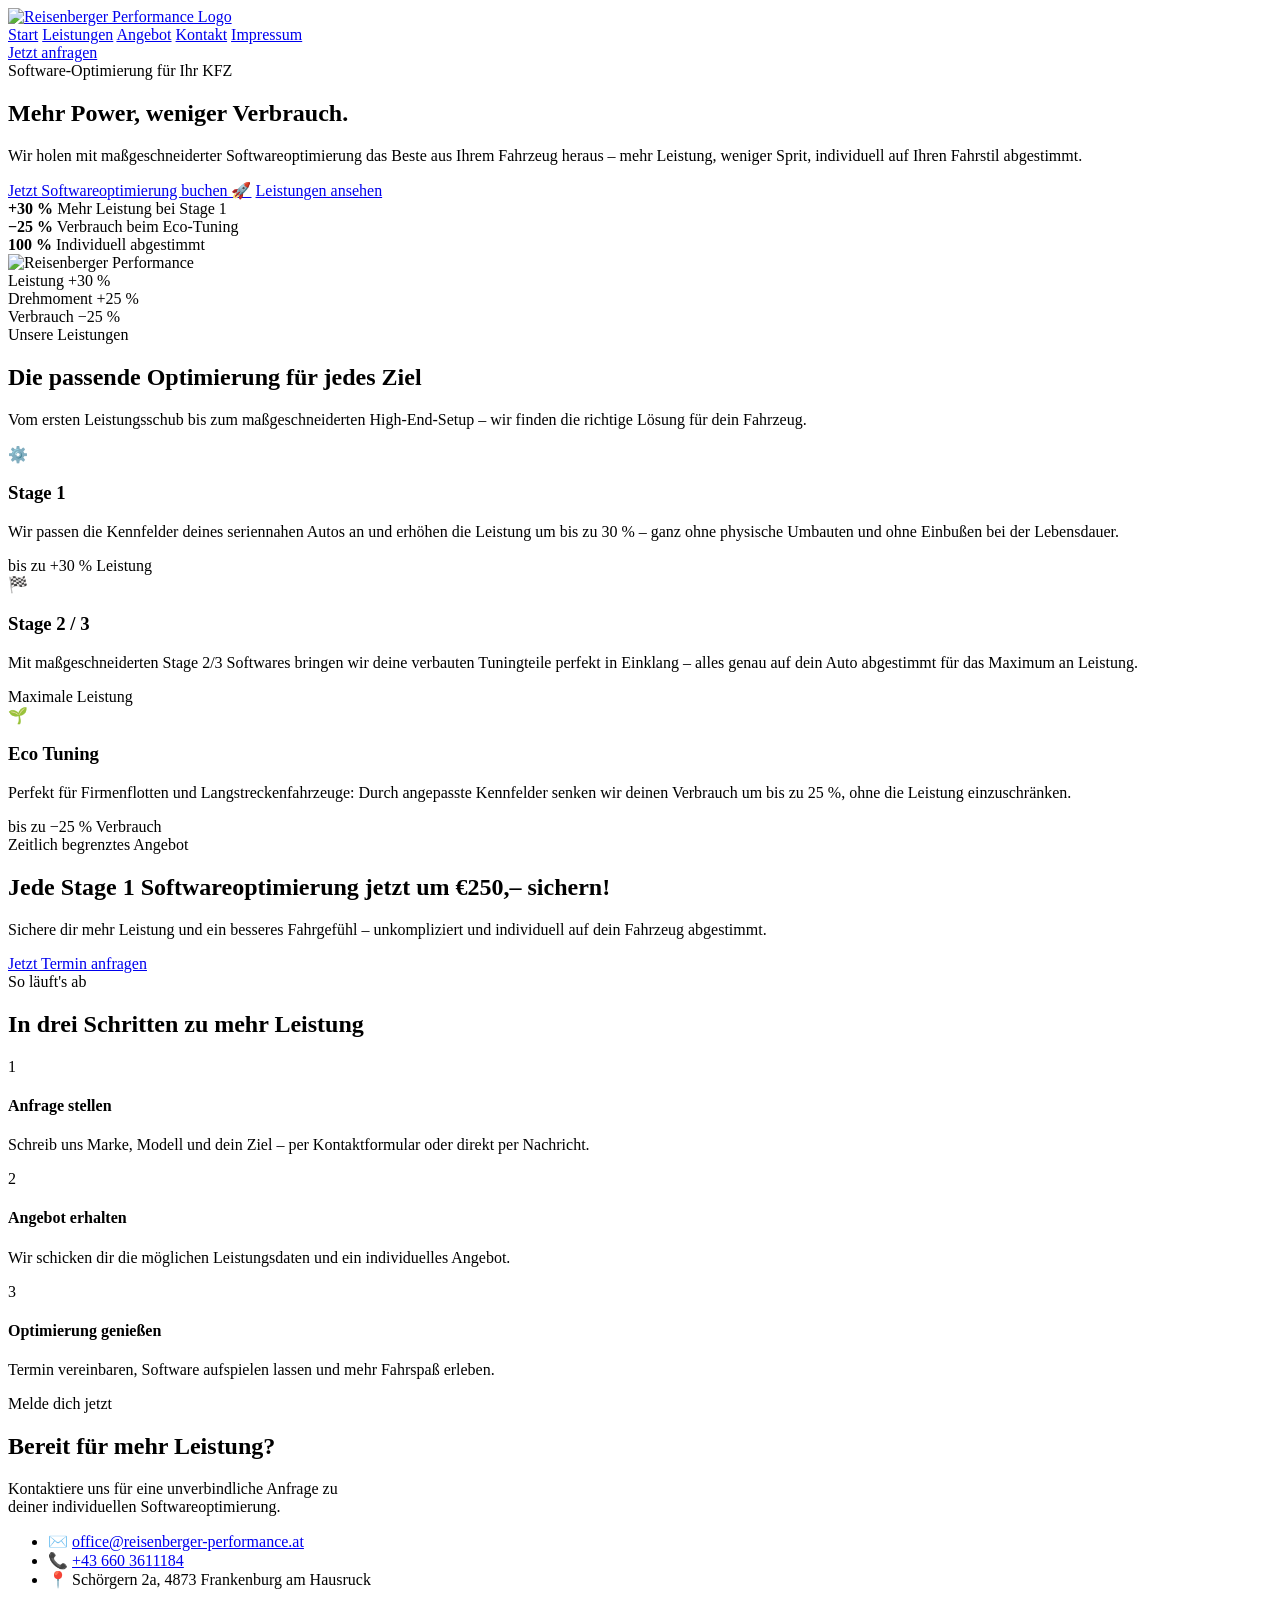
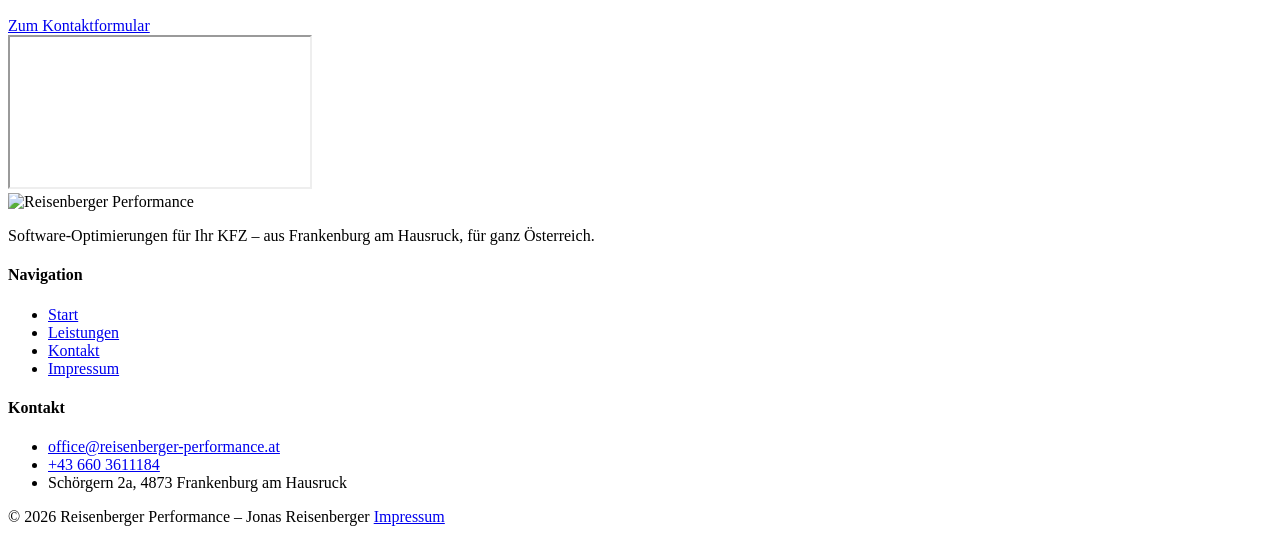
==== index.html @ 050ff5e6 "Add files via upload" ====
<!DOCTYPE html>
<html lang="de">
<head>
<meta charset="UTF-8">
<meta name="viewport" content="width=device-width, initial-scale=1.0">
<title>Reisenberger Performance – Software-Optimierung für Ihr KFZ</title>
<meta name="description" content="Professionelle Softwareoptimierung: mehr Leistung, weniger Verbrauch. Stage 1, Stage 2/3 und Eco-Tuning aus Frankenburg am Hausruck.">
<link rel="icon" href="favicon.ico">
<link rel="stylesheet" href="assets/style.css">
</head>
<body>

<header class="site-header">
  <div class="container header-inner">
    <a href="index.html" class="brand">
      <img src="assets/logo-nav.png" alt="Reisenberger Performance Logo">
    </a>
    <nav class="main-nav">
      <a href="index.html" class="active">Start</a>
      <a href="index.html#leistungen">Leistungen</a>
      <a href="index.html#angebot">Angebot</a>
      <a href="kontakt.html">Kontakt</a>
      <a href="impressum.html">Impressum</a>
    </nav>
    <a href="kontakt.html" class="btn btn-primary">Jetzt anfragen</a>
  </div>
</header>

<section class="hero">
  <div class="container hero-inner">
    <div class="hero-copy">
      <span class="eyebrow">Software-Optimierung für Ihr KFZ</span>
      <h1>Mehr Power, <span class="highlight">weniger Verbrauch.</span></h1>
      <p class="lead">Wir holen mit maßgeschneiderter Softwareoptimierung das Beste aus Ihrem Fahrzeug heraus – mehr Leistung, weniger Sprit, individuell auf Ihren Fahrstil abgestimmt.</p>
      <div class="hero-actions">
        <a href="kontakt.html" class="btn btn-primary">Jetzt Softwareoptimierung buchen 🚀</a>
        <a href="#leistungen" class="btn btn-outline">Leistungen ansehen</a>
      </div>
      <div class="hero-stats">
        <div>
          <strong>+30&nbsp;%</strong>
          <span>Mehr Leistung bei Stage 1</span>
        </div>
        <div>
          <strong>−25&nbsp;%</strong>
          <span>Verbrauch beim Eco-Tuning</span>
        </div>
        <div>
          <strong>100&nbsp;%</strong>
          <span>Individuell abgestimmt</span>
        </div>
      </div>
    </div>
    <div class="hero-visual">
      <div class="gauge-card">
        <img class="logo-mark" src="assets/logo-mark-white.png" alt="Reisenberger Performance">
        <div class="gauge-row">
          <span class="label">Leistung</span>
          <span class="gauge-bar"><span style="width: 88%;"></span></span>
          <span class="value">+30 %</span>
        </div>
        <div class="gauge-row">
          <span class="label">Drehmoment</span>
          <span class="gauge-bar"><span style="width: 78%;"></span></span>
          <span class="value">+25 %</span>
        </div>
        <div class="gauge-row">
          <span class="label">Verbrauch</span>
          <span class="gauge-bar"><span style="width: 30%;"></span></span>
          <span class="value">−25 %</span>
        </div>
      </div>
    </div>
  </div>
</section>

<section class="services" id="leistungen">
  <div class="container">
    <div class="section-head">
      <span class="eyebrow">Unsere Leistungen</span>
      <h2>Die passende Optimierung für jedes Ziel</h2>
      <p>Vom ersten Leistungsschub bis zum maßgeschneiderten High-End-Setup – wir finden die richtige Lösung für dein Fahrzeug.</p>
    </div>
    <div class="card-grid">
      <div class="service-card">
        <div class="service-icon">⚙️</div>
        <h3>Stage 1</h3>
        <p>Wir passen die Kennfelder deines seriennahen Autos an und erhöhen die Leistung um bis zu 30 % – ganz ohne physische Umbauten und ohne Einbußen bei der Lebensdauer.</p>
        <span class="service-tag">bis zu +30 % Leistung</span>
      </div>
      <div class="service-card">
        <div class="service-icon">🏁</div>
        <h3>Stage 2 / 3</h3>
        <p>Mit maßgeschneiderten Stage 2/3 Softwares bringen wir deine verbauten Tuningteile perfekt in Einklang – alles genau auf dein Auto abgestimmt für das Maximum an Leistung.</p>
        <span class="service-tag">Maximale Leistung</span>
      </div>
      <div class="service-card">
        <div class="service-icon">🌱</div>
        <h3>Eco Tuning</h3>
        <p>Perfekt für Firmenflotten und Langstreckenfahrzeuge: Durch angepasste Kennfelder senken wir deinen Verbrauch um bis zu 25 %, ohne die Leistung einzuschränken.</p>
        <span class="service-tag">bis zu −25 % Verbrauch</span>
      </div>
    </div>
  </div>
</section>

<section id="angebot">
  <div class="container">
    <div class="promo">
      <span class="eyebrow">Zeitlich begrenztes Angebot</span>
      <h2>Jede Stage 1 Softwareoptimierung jetzt um <span class="price">€250,–</span> sichern!</h2>
      <p>Sichere dir mehr Leistung und ein besseres Fahrgefühl – unkompliziert und individuell auf dein Fahrzeug abgestimmt.</p>
      <a href="kontakt.html" class="btn btn-primary">Jetzt Termin anfragen</a>
    </div>
  </div>
</section>

<section>
  <div class="container">
    <div class="section-head">
      <span class="eyebrow">So läuft's ab</span>
      <h2>In drei Schritten zu mehr Leistung</h2>
    </div>
    <div class="steps">
      <div class="step">
        <div class="num">1</div>
        <h4>Anfrage stellen</h4>
        <p>Schreib uns Marke, Modell und dein Ziel – per Kontaktformular oder direkt per Nachricht.</p>
      </div>
      <div class="step">
        <div class="num">2</div>
        <h4>Angebot erhalten</h4>
        <p>Wir schicken dir die möglichen Leistungsdaten und ein individuelles Angebot.</p>
      </div>
      <div class="step">
        <div class="num">3</div>
        <h4>Optimierung genießen</h4>
        <p>Termin vereinbaren, Software aufspielen lassen und mehr Fahrspaß erleben.</p>
      </div>
    </div>
  </div>
</section>

<section class="contact-cta">
  <div class="container contact-cta-inner">
    <div>
      <span class="eyebrow">Melde dich jetzt</span>
      <h2>Bereit für mehr Leistung?</h2>
      <p style="color: var(--text-muted); max-width: 46ch;">Kontaktiere uns für eine unverbindliche Anfrage zu deiner individuellen Softwareoptimierung.</p>
      <ul class="contact-info-list">
        <li>
          <span class="ico">✉️</span>
          <a href="mailto:office@reisenberger-performance.at">office@reisenberger-performance.at</a>
        </li>
        <li>
          <span class="ico">📞</span>
          <a href="tel:+436603611184">+43 660 3611184</a>
        </li>
        <li>
          <span class="ico">📍</span>
          <span>Schörgern 2a, 4873 Frankenburg am Hausruck</span>
        </li>
      </ul>
      <div style="margin-top: 28px;">
        <a href="kontakt.html" class="btn btn-primary">Zum Kontaktformular</a>
      </div>
    </div>
    <div class="map-card">
      <iframe
        src="https://www.google.com/maps?q=Sch%C3%B6rgern%202a,%204873%20Frankenburg%20am%20Hausruck&output=embed"
        loading="lazy"
        referrerpolicy="no-referrer-when-downgrade"
        title="Standort Reisenberger Performance">
      </iframe>
    </div>
  </div>
</section>

<footer class="site-footer">
  <div class="container">
    <div class="footer-inner">
      <div class="footer-brand">
        <img src="assets/logo-nav.png" alt="Reisenberger Performance">
        <div>
          <p>Software-Optimierungen für Ihr KFZ – aus Frankenburg am Hausruck, für ganz Österreich.</p>
        </div>
      </div>
      <div class="footer-col">
        <h4>Navigation</h4>
        <ul>
          <li><a href="index.html">Start</a></li>
          <li><a href="index.html#leistungen">Leistungen</a></li>
          <li><a href="kontakt.html">Kontakt</a></li>
          <li><a href="impressum.html">Impressum</a></li>
        </ul>
      </div>
      <div class="footer-col">
        <h4>Kontakt</h4>
        <ul>
          <li><a href="mailto:office@reisenberger-performance.at">office@reisenberger-performance.at</a></li>
          <li><a href="tel:+436603611184">+43 660 3611184</a></li>
          <li>Schörgern 2a, 4873 Frankenburg am Hausruck</li>
        </ul>
      </div>
    </div>
    <div class="footer-bottom">
      <span>© 2026 Reisenberger Performance – Jonas Reisenberger</span>
      <a href="impressum.html">Impressum</a>
    </div>
  </div>
</footer>

</body>
</html>
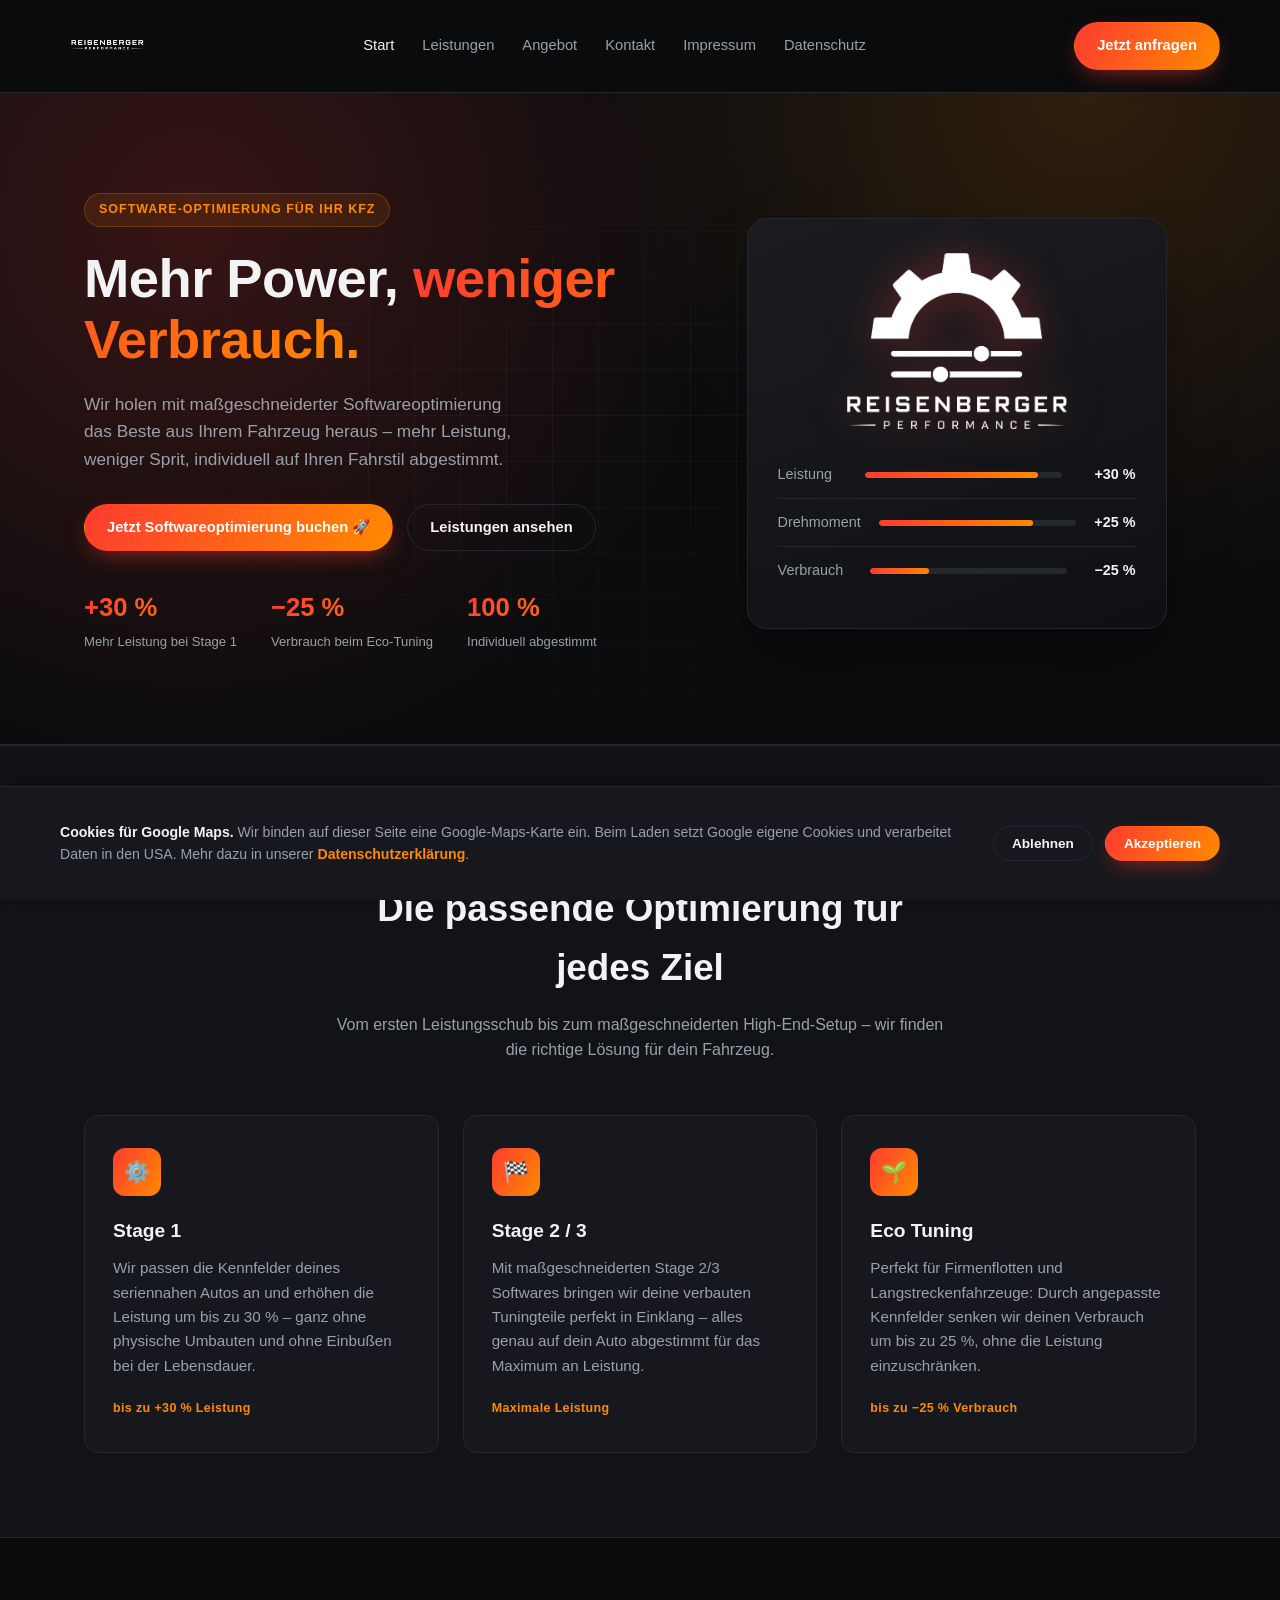
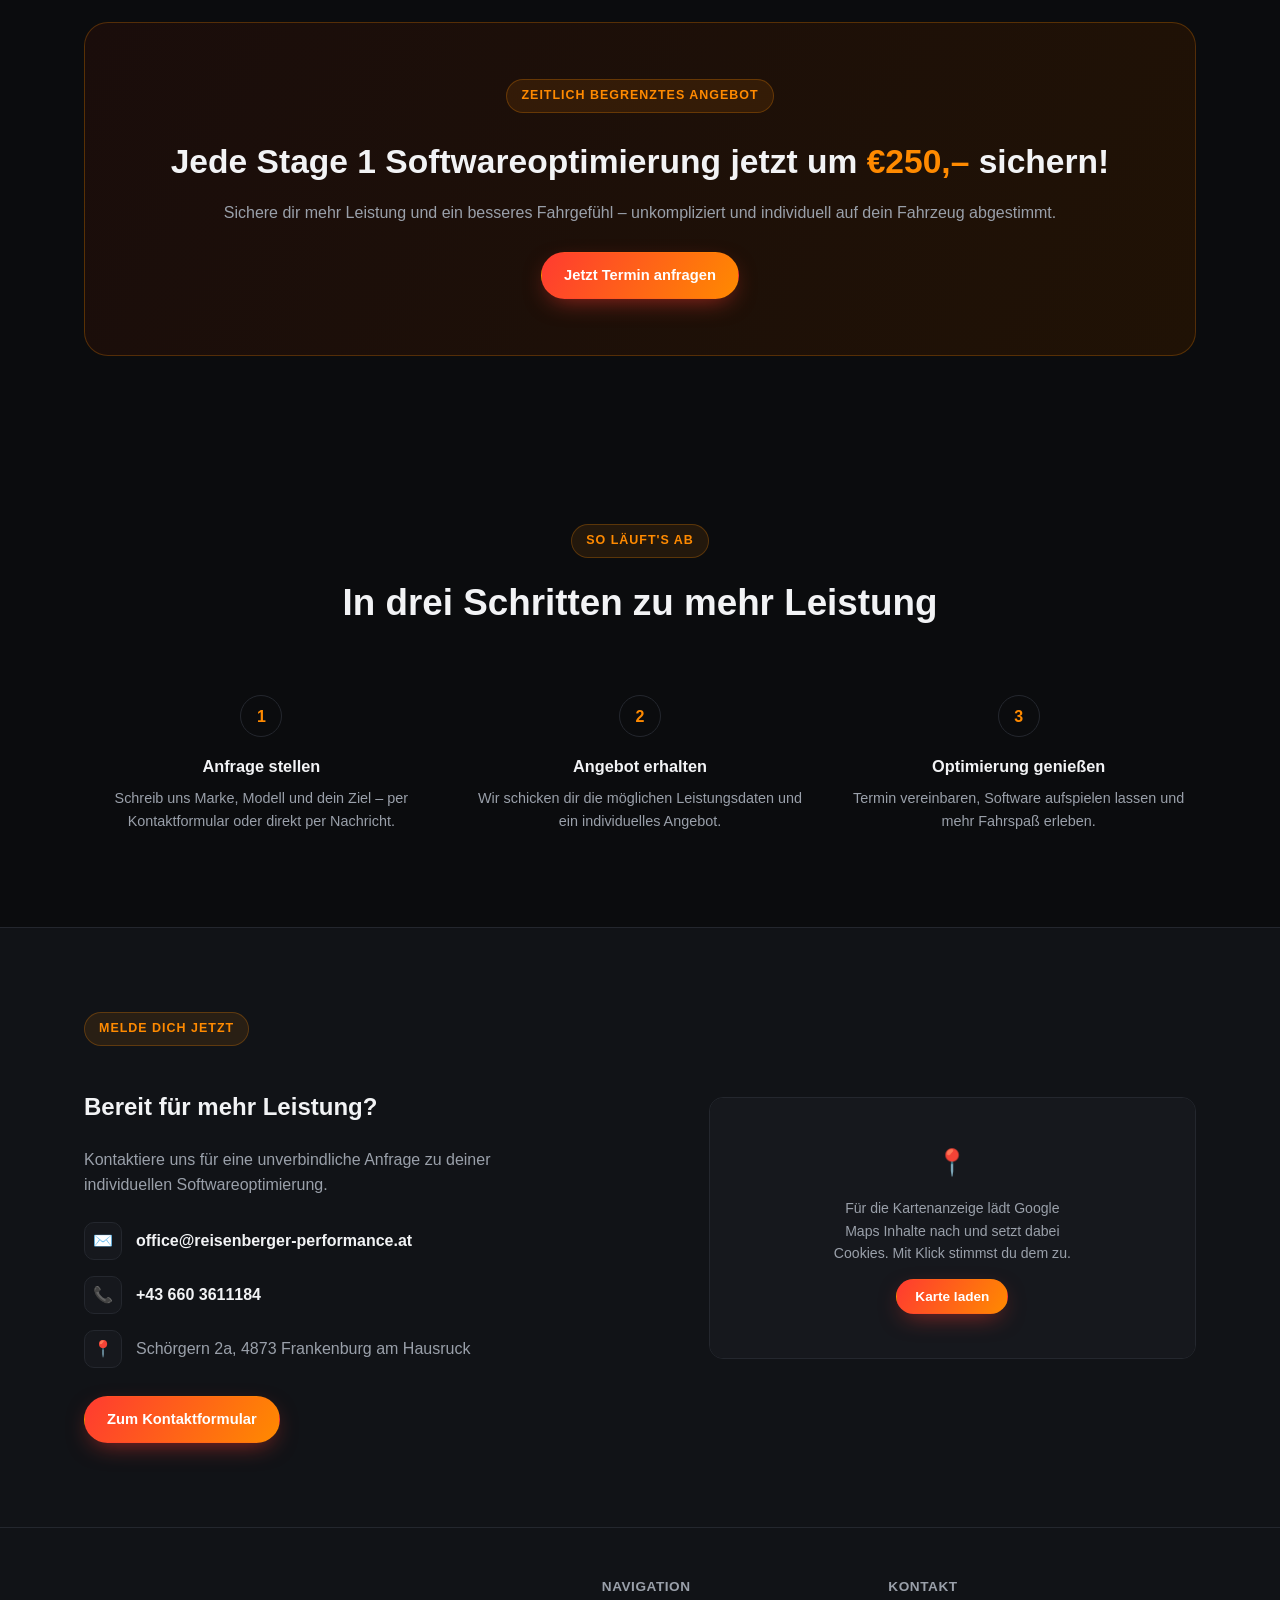
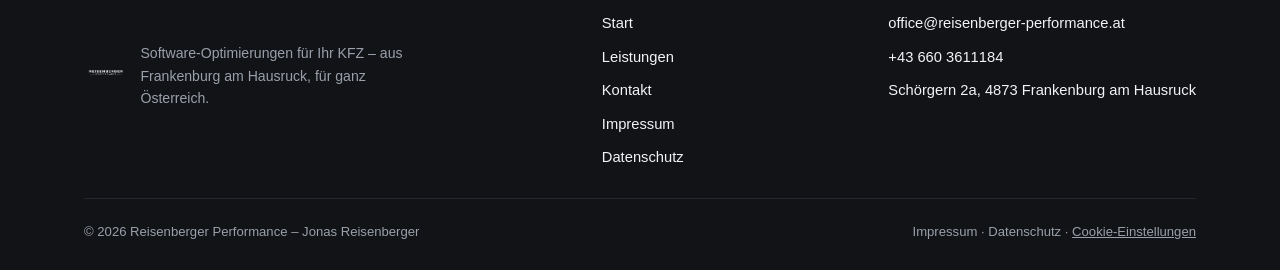
==== commit 9aa2e733: "Add files via upload" ====
--- a/index.html
+++ b/index.html
@@ -21,6 +21,7 @@
       <a href="index.html#angebot">Angebot</a>
       <a href="kontakt.html">Kontakt</a>
       <a href="impressum.html">Impressum</a>
+      <a href="datenschutz.html">Datenschutz</a>
     </nav>
     <a href="kontakt.html" class="btn btn-primary">Jetzt anfragen</a>
   </div>
@@ -166,12 +167,11 @@
       </div>
     </div>
     <div class="map-card">
-      <iframe
-        src="https://www.google.com/maps?q=Sch%C3%B6rgern%202a,%204873%20Frankenburg%20am%20Hausruck&output=embed"
-        loading="lazy"
-        referrerpolicy="no-referrer-when-downgrade"
-        title="Standort Reisenberger Performance">
-      </iframe>
+      <div class="map-placeholder" data-map-src="https://www.google.com/maps?q=Sch%C3%B6rgern%202a,%204873%20Frankenburg%20am%20Hausruck&output=embed">
+        <span class="ico">📍</span>
+        <p>Für die Kartenanzeige lädt Google Maps Inhalte nach und setzt dabei Cookies. Mit Klick stimmst du dem zu.</p>
+        <button type="button" class="btn btn-primary btn-sm" data-load-map>Karte laden</button>
+      </div>
     </div>
   </div>
 </section>
@@ -192,6 +192,7 @@
           <li><a href="index.html#leistungen">Leistungen</a></li>
           <li><a href="kontakt.html">Kontakt</a></li>
           <li><a href="impressum.html">Impressum</a></li>
+          <li><a href="datenschutz.html">Datenschutz</a></li>
         </ul>
       </div>
       <div class="footer-col">
@@ -205,10 +206,28 @@
     </div>
     <div class="footer-bottom">
       <span>© 2026 Reisenberger Performance – Jonas Reisenberger</span>
-      <a href="impressum.html">Impressum</a>
+      <span>
+        <a href="impressum.html">Impressum</a> ·
+        <a href="datenschutz.html">Datenschutz</a> ·
+        <button type="button" class="cookie-settings-link" data-cookie-settings>Cookie-Einstellungen</button>
+      </span>
     </div>
   </div>
 </footer>
 
+<div id="cookie-banner" class="cookie-banner" hidden>
+  <div class="cookie-banner-inner">
+    <p class="cookie-banner-text">
+      <strong>Cookies für Google Maps.</strong> Wir binden auf dieser Seite eine Google-Maps-Karte ein. Beim Laden setzt Google eigene Cookies und verarbeitet Daten in den USA. Mehr dazu in unserer
+      <a href="datenschutz.html">Datenschutzerklärung</a>.
+    </p>
+    <div class="cookie-banner-actions">
+      <button type="button" id="cookie-decline" class="btn btn-outline btn-sm">Ablehnen</button>
+      <button type="button" id="cookie-accept" class="btn btn-primary btn-sm">Akzeptieren</button>
+    </div>
+  </div>
+</div>
+
+<script src="assets/consent.js"></script>
 </body>
 </html>
--- a/assets/style.css
+++ b/assets/style.css
@@ -0,0 +1,867 @@
+/* Reisenberger Performance — Website Stylesheet */
+
+:root {
+  --bg: #0b0c0e;
+  --bg-alt: #111317;
+  --card: #16181d;
+  --card-border: #24272e;
+  --text: #f2f3f5;
+  --text-muted: #9aa0aa;
+  --accent: #ff3b30;
+  --accent-2: #ff8a00;
+  --accent-gradient: linear-gradient(120deg, var(--accent), var(--accent-2));
+  --radius: 14px;
+  --max-width: 1160px;
+  font-size: 16px;
+}
+
+* {
+  box-sizing: border-box;
+}
+
+html {
+  scroll-behavior: smooth;
+}
+
+body {
+  margin: 0;
+  background: var(--bg);
+  color: var(--text);
+  font-family: "Inter", "Segoe UI", Roboto, Helvetica, Arial, sans-serif;
+  line-height: 1.6;
+  -webkit-font-smoothing: antialiased;
+}
+
+img {
+  max-width: 100%;
+  display: block;
+}
+
+a {
+  color: inherit;
+  text-decoration: none;
+}
+
+.container {
+  width: 100%;
+  max-width: var(--max-width);
+  margin: 0 auto;
+  padding: 0 24px;
+}
+
+/* ---------- Header ---------- */
+
+.site-header {
+  position: sticky;
+  top: 0;
+  z-index: 100;
+  background: rgba(11, 12, 14, 0.85);
+  backdrop-filter: blur(10px);
+  border-bottom: 1px solid var(--card-border);
+}
+
+.header-inner {
+  display: flex;
+  align-items: center;
+  justify-content: space-between;
+  padding: 14px 0;
+  gap: 20px;
+}
+
+.brand {
+  display: flex;
+  align-items: center;
+  gap: 12px;
+}
+
+.brand img {
+  height: 64px;
+  width: auto;
+}
+
+.brand-text {
+  display: flex;
+  flex-direction: column;
+  line-height: 1.15;
+}
+
+.brand-text strong {
+  font-size: 1.05rem;
+  letter-spacing: 0.03em;
+  font-weight: 700;
+}
+
+.brand-text span {
+  font-size: 0.72rem;
+  color: var(--text-muted);
+  letter-spacing: 0.04em;
+}
+
+.main-nav {
+  display: flex;
+  align-items: center;
+  gap: 28px;
+}
+
+.main-nav a {
+  font-size: 0.92rem;
+  color: var(--text-muted);
+  transition: color 0.2s ease;
+  font-weight: 500;
+}
+
+.main-nav a:hover,
+.main-nav a.active {
+  color: var(--text);
+}
+
+.btn {
+  display: inline-flex;
+  align-items: center;
+  justify-content: center;
+  gap: 8px;
+  padding: 11px 22px;
+  border-radius: 999px;
+  font-weight: 600;
+  font-size: 0.92rem;
+  border: 1px solid transparent;
+  cursor: pointer;
+  transition: transform 0.15s ease, box-shadow 0.15s ease, background 0.2s ease;
+  white-space: nowrap;
+}
+
+.btn-primary {
+  background: var(--accent-gradient);
+  color: #fff;
+  box-shadow: 0 8px 24px -8px rgba(255, 59, 48, 0.6);
+}
+
+.btn-primary:hover {
+  transform: translateY(-2px);
+  box-shadow: 0 12px 28px -8px rgba(255, 59, 48, 0.75);
+}
+
+.btn-outline {
+  background: transparent;
+  color: var(--text);
+  border-color: var(--card-border);
+}
+
+.btn-outline:hover {
+  border-color: var(--accent);
+  color: var(--accent);
+}
+
+.nav-toggle {
+  display: none;
+}
+
+/* ---------- Hero ---------- */
+
+.hero {
+  position: relative;
+  overflow: hidden;
+  padding: 100px 0 90px;
+  background:
+    radial-gradient(circle at 15% 20%, rgba(255, 59, 48, 0.18), transparent 45%),
+    radial-gradient(circle at 85% 0%, rgba(255, 138, 0, 0.15), transparent 40%),
+    var(--bg);
+  border-bottom: 1px solid var(--card-border);
+}
+
+.hero::before {
+  content: "";
+  position: absolute;
+  inset: 0;
+  background-image:
+    linear-gradient(rgba(255, 255, 255, 0.035) 1px, transparent 1px),
+    linear-gradient(90deg, rgba(255, 255, 255, 0.035) 1px, transparent 1px);
+  background-size: 46px 46px;
+  mask-image: radial-gradient(ellipse at center, black 15%, transparent 70%);
+  pointer-events: none;
+}
+
+.hero-inner {
+  position: relative;
+  display: grid;
+  grid-template-columns: 1.1fr 0.9fr;
+  align-items: center;
+  gap: 48px;
+}
+
+.eyebrow {
+  display: inline-flex;
+  align-items: center;
+  gap: 8px;
+  font-size: 0.78rem;
+  font-weight: 600;
+  letter-spacing: 0.08em;
+  text-transform: uppercase;
+  color: var(--accent-2);
+  background: rgba(255, 138, 0, 0.1);
+  border: 1px solid rgba(255, 138, 0, 0.25);
+  padding: 6px 14px;
+  border-radius: 999px;
+  margin-bottom: 22px;
+}
+
+.hero h1 {
+  font-size: clamp(2.2rem, 4.4vw, 3.4rem);
+  line-height: 1.12;
+  margin: 0 0 20px;
+  font-weight: 800;
+  letter-spacing: -0.01em;
+}
+
+.hero h1 .highlight {
+  background: var(--accent-gradient);
+  -webkit-background-clip: text;
+  background-clip: text;
+  color: transparent;
+}
+
+.hero p.lead {
+  font-size: 1.08rem;
+  color: var(--text-muted);
+  max-width: 46ch;
+  margin: 0 0 30px;
+}
+
+.hero-actions {
+  display: flex;
+  gap: 14px;
+  flex-wrap: wrap;
+  margin-bottom: 36px;
+}
+
+.hero-stats {
+  display: flex;
+  gap: 34px;
+  flex-wrap: wrap;
+}
+
+.hero-stats div strong {
+  display: block;
+  font-size: 1.6rem;
+  font-weight: 800;
+  background: var(--accent-gradient);
+  -webkit-background-clip: text;
+  background-clip: text;
+  color: transparent;
+}
+
+.hero-stats div span {
+  font-size: 0.82rem;
+  color: var(--text-muted);
+}
+
+.hero-visual {
+  position: relative;
+  display: flex;
+  align-items: center;
+  justify-content: center;
+}
+
+.gauge-card {
+  position: relative;
+  width: 100%;
+  max-width: 420px;
+  background: linear-gradient(160deg, #1a1c21, #0f1013);
+  border: 1px solid var(--card-border);
+  border-radius: 20px;
+  padding: 34px 30px;
+  box-shadow: 0 30px 60px -20px rgba(0, 0, 0, 0.6);
+}
+
+.gauge-card .logo-mark {
+  width: 100%;
+  max-width: 220px;
+  margin: 0 auto 22px;
+  filter: drop-shadow(0 0 22px rgba(255, 59, 48, 0.35));
+}
+
+.gauge-row {
+  display: flex;
+  justify-content: space-between;
+  align-items: center;
+  padding: 12px 0;
+  border-top: 1px solid var(--card-border);
+  font-size: 0.9rem;
+}
+
+.gauge-row:first-of-type {
+  border-top: none;
+}
+
+.gauge-row .label {
+  color: var(--text-muted);
+}
+
+.gauge-row .value {
+  font-weight: 700;
+}
+
+.gauge-bar {
+  height: 6px;
+  border-radius: 999px;
+  background: var(--card-border);
+  overflow: hidden;
+  width: 55%;
+}
+
+.gauge-bar > span {
+  display: block;
+  height: 100%;
+  background: var(--accent-gradient);
+  border-radius: 999px;
+}
+
+/* ---------- Sections ---------- */
+
+section {
+  padding: 84px 0;
+}
+
+.section-head {
+  text-align: center;
+  max-width: 620px;
+  margin: 0 auto 52px;
+}
+
+.section-head .eyebrow {
+  margin-bottom: 16px;
+}
+
+.section-head h2 {
+  font-size: clamp(1.7rem, 3vw, 2.3rem);
+  margin: 0 0 14px;
+  font-weight: 800;
+}
+
+.section-head p {
+  color: var(--text-muted);
+  margin: 0;
+}
+
+.services {
+  background: var(--bg-alt);
+  border-top: 1px solid var(--card-border);
+  border-bottom: 1px solid var(--card-border);
+}
+
+.card-grid {
+  display: grid;
+  grid-template-columns: repeat(3, 1fr);
+  gap: 24px;
+}
+
+.service-card {
+  background: var(--card);
+  border: 1px solid var(--card-border);
+  border-radius: var(--radius);
+  padding: 32px 28px;
+  transition: transform 0.2s ease, border-color 0.2s ease;
+}
+
+.service-card:hover {
+  transform: translateY(-4px);
+  border-color: rgba(255, 59, 48, 0.4);
+}
+
+.service-icon {
+  width: 48px;
+  height: 48px;
+  border-radius: 12px;
+  display: flex;
+  align-items: center;
+  justify-content: center;
+  background: var(--accent-gradient);
+  margin-bottom: 20px;
+  font-size: 1.3rem;
+}
+
+.service-card h3 {
+  margin: 0 0 10px;
+  font-size: 1.2rem;
+  font-weight: 700;
+}
+
+.service-card p {
+  color: var(--text-muted);
+  margin: 0 0 16px;
+  font-size: 0.95rem;
+}
+
+.service-tag {
+  display: inline-block;
+  font-size: 0.78rem;
+  font-weight: 700;
+  color: var(--accent-2);
+  letter-spacing: 0.03em;
+}
+
+.promo {
+  position: relative;
+  border-radius: 24px;
+  overflow: hidden;
+  padding: 56px 40px;
+  background: linear-gradient(120deg, #1a0d0b, #201205);
+  border: 1px solid rgba(255, 138, 0, 0.25);
+  text-align: center;
+}
+
+.promo h2 {
+  font-size: clamp(1.5rem, 3vw, 2.1rem);
+  margin: 0 0 12px;
+  font-weight: 800;
+}
+
+.promo p {
+  color: var(--text-muted);
+  margin: 0 0 26px;
+}
+
+.promo .price {
+  color: var(--accent-2);
+  font-weight: 800;
+}
+
+.steps {
+  display: grid;
+  grid-template-columns: repeat(3, 1fr);
+  gap: 24px;
+}
+
+.step {
+  text-align: center;
+  padding: 10px;
+}
+
+.step .num {
+  width: 42px;
+  height: 42px;
+  border-radius: 50%;
+  border: 1px solid var(--card-border);
+  display: flex;
+  align-items: center;
+  justify-content: center;
+  margin: 0 auto 16px;
+  font-weight: 800;
+  color: var(--accent-2);
+}
+
+.step h4 {
+  margin: 0 0 8px;
+  font-size: 1.02rem;
+}
+
+.step p {
+  color: var(--text-muted);
+  font-size: 0.9rem;
+  margin: 0;
+}
+
+.contact-cta {
+  background: var(--bg-alt);
+  border-top: 1px solid var(--card-border);
+}
+
+.contact-cta-inner {
+  display: grid;
+  grid-template-columns: 1.2fr 1fr;
+  gap: 40px;
+  align-items: center;
+}
+
+.contact-info-list {
+  list-style: none;
+  padding: 0;
+  margin: 24px 0 0;
+  display: flex;
+  flex-direction: column;
+  gap: 16px;
+}
+
+.contact-info-list li {
+  display: flex;
+  align-items: center;
+  gap: 14px;
+  color: var(--text-muted);
+}
+
+.contact-info-list .ico {
+  width: 38px;
+  height: 38px;
+  border-radius: 10px;
+  background: var(--card);
+  border: 1px solid var(--card-border);
+  display: flex;
+  align-items: center;
+  justify-content: center;
+  flex-shrink: 0;
+}
+
+.contact-info-list a {
+  color: var(--text);
+  font-weight: 600;
+}
+
+.map-card {
+  border-radius: var(--radius);
+  overflow: hidden;
+  border: 1px solid var(--card-border);
+  min-height: 260px;
+}
+
+.map-card iframe {
+  width: 100%;
+  height: 100%;
+  min-height: 260px;
+  border: 0;
+  filter: grayscale(1) invert(0.92) contrast(0.9);
+}
+
+/* ---------- Map consent placeholder ---------- */
+
+.map-placeholder {
+  width: 100%;
+  height: 100%;
+  min-height: 260px;
+  display: flex;
+  flex-direction: column;
+  align-items: center;
+  justify-content: center;
+  text-align: center;
+  gap: 14px;
+  padding: 30px;
+  background: var(--card);
+}
+
+.map-placeholder p {
+  color: var(--text-muted);
+  font-size: 0.88rem;
+  margin: 0;
+  max-width: 32ch;
+}
+
+.map-placeholder .ico {
+  font-size: 1.6rem;
+}
+
+/* ---------- Cookie banner ---------- */
+
+.cookie-banner {
+  position: fixed;
+  left: 0;
+  right: 0;
+  bottom: 0;
+  z-index: 1000;
+  background: var(--card);
+  border-top: 1px solid var(--card-border);
+  box-shadow: 0 -12px 30px -12px rgba(0, 0, 0, 0.5);
+  padding: 20px 24px;
+  transform: translateY(0);
+  transition: transform 0.3s ease;
+}
+
+.cookie-banner[hidden] {
+  display: none;
+}
+
+.cookie-banner-inner {
+  max-width: var(--max-width);
+  margin: 0 auto;
+  display: flex;
+  align-items: center;
+  justify-content: space-between;
+  gap: 24px;
+  flex-wrap: wrap;
+}
+
+.cookie-banner-text {
+  flex: 1;
+  min-width: 240px;
+  font-size: 0.88rem;
+  color: var(--text-muted);
+}
+
+.cookie-banner-text strong {
+  color: var(--text);
+}
+
+.cookie-banner-text a {
+  color: var(--accent-2);
+  font-weight: 600;
+}
+
+.cookie-banner-actions {
+  display: flex;
+  gap: 12px;
+  flex-wrap: wrap;
+}
+
+.btn-sm {
+  padding: 9px 18px;
+  font-size: 0.85rem;
+}
+
+.cookie-settings-link {
+  color: var(--text-muted);
+  cursor: pointer;
+  background: none;
+  border: none;
+  font: inherit;
+  padding: 0;
+  text-decoration: underline;
+}
+
+.cookie-settings-link:hover {
+  color: var(--accent-2);
+}
+
+@media (max-width: 560px) {
+  .cookie-banner-inner {
+    flex-direction: column;
+    align-items: stretch;
+  }
+
+  .cookie-banner-actions {
+    justify-content: stretch;
+  }
+
+  .cookie-banner-actions .btn {
+    flex: 1;
+  }
+}
+
+/* ---------- Forms ---------- */
+
+.form-card {
+  background: var(--card);
+  border: 1px solid var(--card-border);
+  border-radius: var(--radius);
+  padding: 36px;
+}
+
+.form-grid {
+  display: grid;
+  grid-template-columns: 1fr 1fr;
+  gap: 18px;
+}
+
+.form-grid .full {
+  grid-column: 1 / -1;
+}
+
+label {
+  display: block;
+  font-size: 0.85rem;
+  color: var(--text-muted);
+  margin-bottom: 8px;
+  font-weight: 600;
+}
+
+input,
+textarea {
+  width: 100%;
+  background: var(--bg);
+  border: 1px solid var(--card-border);
+  border-radius: 10px;
+  padding: 12px 14px;
+  color: var(--text);
+  font-family: inherit;
+  font-size: 0.95rem;
+  transition: border-color 0.2s ease;
+}
+
+input:focus,
+textarea:focus {
+  outline: none;
+  border-color: var(--accent);
+}
+
+textarea {
+  resize: vertical;
+  min-height: 130px;
+}
+
+.form-note {
+  font-size: 0.82rem;
+  color: var(--text-muted);
+  margin-top: 14px;
+}
+
+/* ---------- Impressum ---------- */
+
+.legal {
+  max-width: 760px;
+  margin: 0 auto;
+}
+
+.legal-card {
+  background: var(--card);
+  border: 1px solid var(--card-border);
+  border-radius: var(--radius);
+  padding: 40px;
+}
+
+.legal-card h2 {
+  margin-top: 0;
+}
+
+.legal-card h3 {
+  color: var(--accent-2);
+  font-size: 0.95rem;
+  text-transform: uppercase;
+  letter-spacing: 0.04em;
+  margin: 28px 0 8px;
+}
+
+.legal-card h3:first-of-type {
+  margin-top: 8px;
+}
+
+.legal-card p {
+  margin: 0 0 4px;
+  color: var(--text-muted);
+}
+
+.page-hero {
+  padding: 64px 0 40px;
+  text-align: center;
+  border-bottom: 1px solid var(--card-border);
+  background:
+    radial-gradient(circle at 50% 0%, rgba(255, 59, 48, 0.14), transparent 55%),
+    var(--bg);
+}
+
+.page-hero .eyebrow {
+  margin-bottom: 16px;
+}
+
+.page-hero h1 {
+  font-size: clamp(1.8rem, 3.4vw, 2.6rem);
+  margin: 0 0 12px;
+  font-weight: 800;
+}
+
+.page-hero p {
+  color: var(--text-muted);
+  max-width: 520px;
+  margin: 0 auto;
+}
+
+/* ---------- Footer ---------- */
+
+.site-footer {
+  border-top: 1px solid var(--card-border);
+  padding: 48px 0 28px;
+  background: var(--bg-alt);
+}
+
+.footer-inner {
+  display: flex;
+  justify-content: space-between;
+  gap: 32px;
+  flex-wrap: wrap;
+  margin-bottom: 28px;
+}
+
+.footer-brand {
+  display: flex;
+  align-items: center;
+  gap: 12px;
+  max-width: 320px;
+}
+
+.footer-brand img {
+  height: 30px;
+}
+
+.footer-brand p {
+  color: var(--text-muted);
+  font-size: 0.88rem;
+  margin: 6px 0 0;
+}
+
+.footer-col h4 {
+  font-size: 0.85rem;
+  text-transform: uppercase;
+  letter-spacing: 0.04em;
+  color: var(--text-muted);
+  margin: 0 0 14px;
+}
+
+.footer-col ul {
+  list-style: none;
+  padding: 0;
+  margin: 0;
+  display: flex;
+  flex-direction: column;
+  gap: 10px;
+  font-size: 0.92rem;
+}
+
+.footer-col ul a:hover {
+  color: var(--accent-2);
+}
+
+.footer-bottom {
+  border-top: 1px solid var(--card-border);
+  padding-top: 22px;
+  display: flex;
+  justify-content: space-between;
+  flex-wrap: wrap;
+  gap: 10px;
+  font-size: 0.82rem;
+  color: var(--text-muted);
+}
+
+.footer-bottom a:hover {
+  color: var(--accent-2);
+}
+
+/* ---------- Responsive ---------- */
+
+@media (max-width: 900px) {
+  .hero-inner,
+  .contact-cta-inner {
+    grid-template-columns: 1fr;
+  }
+
+  .hero-visual {
+    order: -1;
+  }
+
+  .card-grid,
+  .steps {
+    grid-template-columns: 1fr;
+  }
+
+  .main-nav {
+    display: none;
+  }
+}
+
+@media (max-width: 560px) {
+  .brand img {
+    height: 52px;
+  }
+
+  .form-grid {
+    grid-template-columns: 1fr;
+  }
+
+  .hero {
+    padding: 70px 0 60px;
+  }
+
+  section {
+    padding: 60px 0;
+  }
+
+  .legal-card,
+  .form-card {
+    padding: 26px;
+  }
+}
